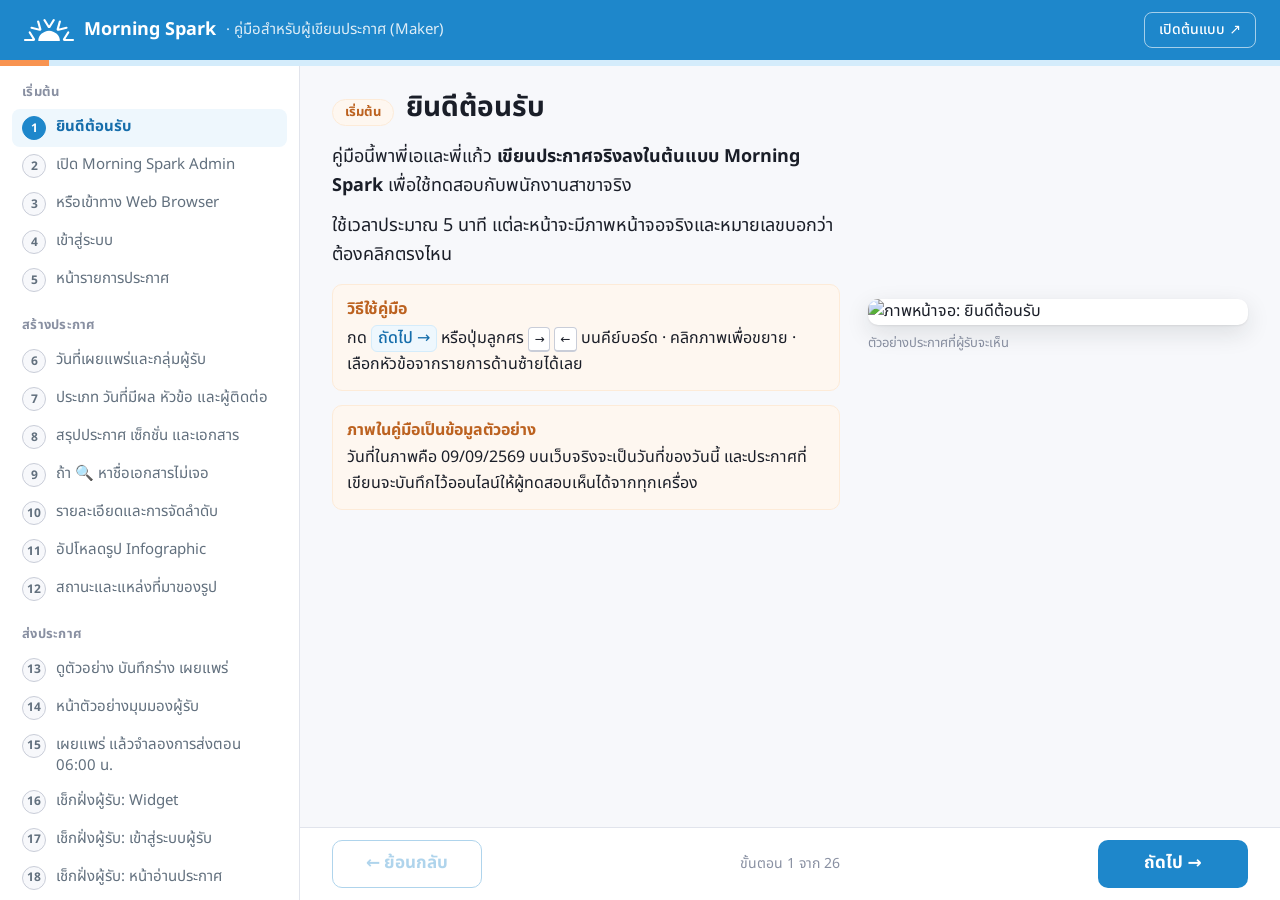
==== guide.html @ 375d588b "Maker guide, login hints, browser start page (MS-17, MS-18, MS-19)" ====
<!doctype html>
<html lang="th">
<head>
<meta charset="utf-8">
<meta name="viewport" content="width=device-width, initial-scale=1">
<title>คู่มือผู้เขียนประกาศ · Morning Spark</title>
<link rel="preconnect" href="https://fonts.googleapis.com">
<link href="https://fonts.googleapis.com/css2?family=Noto+Sans+Thai:wght@400;500;700&display=swap" rel="stylesheet">
<style>
/* Tokens from the Morning Spark Figma file (same as index.html) */
:root{
  --primary-bg-high:#1e87cb; --primary-bg-mid:#359fe1; --primary-bg-low:#d4ecfb; --primary-bg-lowest:#eef7fd;
  --primary-fg-highest:#156dab; --primary-fg-high:#1e87cb;
  --secondary-bg-mid:#f89350; --secondary-bg-lowest:#fef7f0; --secondary-border-low:#fdebd8; --secondary-fg-highest:#bc6220;
  --error-fg-high:#c84341; --error-bg-lowest:#fdf1f1; --ok:#1f9d55;
  --gray-fg-high:#1a1e28; --gray-fg-mid:#62707e; --gray-fg-low:#8990a2;
  --gray-border-light:#c9cdd8; --gray-border-divider:#e1e4ec; --gray-bg-light:#f7f8fb;
  --shadow-4:0 1px 2px rgba(27,29,31,.08),0 8px 24px rgba(27,29,31,.12);
  --font:"Krungthai Fast","Noto Sans Thai",system-ui,sans-serif;
}
*{box-sizing:border-box;margin:0;padding:0}
html,body{height:100%}
body{font-family:var(--font);color:var(--gray-fg-high);background:var(--gray-bg-light);font-size:16px;line-height:1.6;display:flex;flex-direction:column}
button{font:inherit;color:inherit;background:none;border:0;cursor:pointer}
a{color:var(--primary-fg-high)}
b{font-weight:700}

/* Top bar */
.top{background:var(--primary-bg-high);color:#fff;display:flex;align-items:center;gap:16px;padding:12px 24px;flex-shrink:0}
.brand{display:flex;align-items:center;gap:10px;font-weight:700;font-size:18px}
.brand img{height:22px}
.brand small{font-weight:400;opacity:.85;font-size:15px}
.top .grow{flex:1}
.top a.open{color:#fff;text-decoration:none;border:1px solid rgba(255,255,255,.6);border-radius:8px;padding:6px 14px;font-size:14px;font-weight:500}
.top a.open:hover{background:rgba(255,255,255,.14)}
.menu-btn{display:none;color:#fff;font-size:22px;line-height:1}
.prog{height:6px;background:var(--primary-bg-low);flex-shrink:0}
.prog i{display:block;height:100%;background:var(--secondary-bg-mid);transition:width .25s}

.layout{flex:1;display:flex;min-height:0}
/* Step list */
.side{width:300px;flex-shrink:0;background:#fff;border-right:1px solid var(--gray-border-divider);overflow:auto;padding:16px 12px 24px}
.side h4{font-size:13px;color:var(--gray-fg-low);font-weight:700;letter-spacing:.02em;margin:16px 10px 6px}
.side h4:first-child{margin-top:0}
.side button{display:flex;gap:10px;width:100%;text-align:left;padding:7px 10px;border-radius:8px;font-size:15px;line-height:1.4;color:var(--gray-fg-mid)}
.side button:hover{background:var(--primary-bg-lowest)}
.side button .n{flex-shrink:0;width:24px;height:24px;border-radius:50%;display:grid;place-items:center;font-size:12px;font-weight:700;background:var(--gray-bg-light);border:1px solid var(--gray-border-light)}
.side button.done .n{background:var(--primary-bg-low);border-color:var(--primary-bg-low);color:var(--primary-fg-highest)}
.side button.on{background:var(--primary-bg-lowest);color:var(--primary-fg-highest);font-weight:700}
.side button.on .n{background:var(--primary-bg-high);border-color:var(--primary-bg-high);color:#fff}

/* Main */
main{flex:1;display:flex;flex-direction:column;min-width:0}
.stage{flex:1;overflow:auto;padding:24px 32px}
.head{display:flex;align-items:baseline;gap:12px;margin-bottom:16px;flex-wrap:wrap}
.chip{font-size:13px;font-weight:700;color:var(--secondary-fg-highest);background:var(--secondary-bg-lowest);border:1px solid var(--secondary-border-low);border-radius:99px;padding:2px 12px}
.head h1{font-size:28px;line-height:1.3}
.body{display:grid;grid-template-columns:minmax(0,1fr) 380px;gap:28px;align-items:start}
.body.text{grid-template-columns:minmax(0,860px)}

/* Screenshot with callouts */
.shot{position:relative;border-radius:10px;overflow:hidden;box-shadow:var(--shadow-4);background:#fff;cursor:zoom-in}
.shot img{display:block;width:100%;height:auto}
.mk{position:absolute;border:3px solid var(--secondary-bg-mid);border-radius:8px;box-shadow:0 0 0 4px rgba(248,147,80,.25);pointer-events:none;transition:box-shadow .2s,border-color .2s}
.mk span{position:absolute;left:-14px;top:-14px;width:28px;height:28px;border-radius:50%;background:var(--secondary-bg-mid);color:#fff;font-weight:700;font-size:15px;display:grid;place-items:center;box-shadow:0 2px 6px rgba(0,0,0,.25)}
.mk.hot{border-color:var(--primary-bg-high);box-shadow:0 0 0 6px rgba(30,135,203,.35)}
.mk.hot span{background:var(--primary-bg-high)}
.zoomhint{font-size:13px;color:var(--gray-fg-low);margin-top:8px}

/* Instructions */
ol.steps{list-style:none;display:flex;flex-direction:column;gap:10px}
ol.steps li{display:flex;gap:12px;background:#fff;border:1px solid var(--gray-border-divider);border-radius:10px;padding:12px 14px}
ol.steps li .b{flex-shrink:0;width:28px;height:28px;border-radius:50%;background:var(--secondary-bg-mid);color:#fff;font-weight:700;font-size:15px;display:grid;place-items:center}
ol.steps li .b.dot{background:var(--gray-border-light)}
ol.steps li[data-n]:hover{border-color:var(--primary-bg-high)}
.ui{display:inline-block;background:var(--primary-bg-lowest);color:var(--primary-fg-highest);border:1px solid var(--primary-bg-low);border-radius:6px;padding:0 6px;font-weight:500;white-space:nowrap}
.tip{margin-top:14px;background:var(--secondary-bg-lowest);border:1px solid var(--secondary-border-low);border-radius:10px;padding:12px 14px}
.tip b:first-child{color:var(--secondary-fg-highest);display:block;margin-bottom:2px}
.warn{margin-top:14px;background:var(--error-bg-lowest);border:1px solid #f5cfcf;border-radius:10px;padding:12px 14px}
.warn b:first-child{color:var(--error-fg-high);display:block;margin-bottom:2px}

/* Text-only steps */
.card{background:#fff;border:1px solid var(--gray-border-divider);border-radius:12px;padding:20px 24px;margin-bottom:16px}
.card h3{font-size:18px;margin-bottom:8px}
.card ul{padding-left:22px;display:flex;flex-direction:column;gap:6px}
.card.no{border-color:#f5cfcf;background:var(--error-bg-lowest)}
.card.no h3{color:var(--error-fg-high)}
.two{display:grid;grid-template-columns:1fr 1fr;gap:16px}
.ex{display:flex;flex-direction:column;gap:8px}
.ex div{border-radius:8px;padding:10px 12px;font-size:15px}
.ex .bad{background:var(--error-bg-lowest);border:1px solid #f5cfcf}
.ex .good{background:#effaf3;border:1px solid #c6ebd4}
.ex small{display:block;font-weight:700;font-size:12px}
.ex .bad small{color:var(--error-fg-high)}
.ex .good small{color:var(--ok)}
.check label{display:flex;gap:12px;align-items:flex-start;padding:10px 12px;border-radius:8px;cursor:pointer}
.check label:hover{background:var(--primary-bg-lowest)}
.check input{width:20px;height:20px;margin-top:3px;accent-color:var(--primary-bg-high);flex-shrink:0}
.check label.ok span{color:var(--gray-fg-low);text-decoration:line-through}
.ready{margin-top:12px;font-weight:700;color:var(--ok);display:none}
.ready.show{display:block}
.hero{display:grid;grid-template-columns:minmax(0,1fr) 380px;gap:28px;align-items:center}
.hero p{font-size:18px;margin-bottom:12px}

/* Bottom nav */
.nav{flex-shrink:0;background:#fff;border-top:1px solid var(--gray-border-divider);display:flex;align-items:center;gap:16px;padding:12px 32px}
.nav .grow{flex:1;text-align:center;color:var(--gray-fg-low);font-size:14px}
.btn{height:48px;min-width:150px;border-radius:10px;font-size:17px;font-weight:700;display:inline-flex;align-items:center;justify-content:center;gap:8px;padding:0 22px}
.btn.pri{background:var(--primary-bg-high);color:#fff}
.btn.pri:hover{background:var(--primary-fg-highest)}
.btn.out{border:1px solid var(--primary-bg-high);color:var(--primary-fg-high);background:#fff}
.btn.out:hover{background:var(--primary-bg-lowest)}
.btn:disabled{opacity:.35;cursor:default}
kbd{font:12px/1 var(--font);border:1px solid var(--gray-border-light);border-bottom-width:2px;border-radius:4px;padding:2px 5px;background:#fff}

/* Zoom */
.zoom{position:fixed;inset:0;background:rgba(10,20,40,.88);display:none;place-items:center;z-index:50;padding:24px;cursor:zoom-out}
.zoom.on{display:grid}
.zoom .shot{max-width:min(96vw,calc(92vh*1.6));width:100%;cursor:zoom-out;box-shadow:none}

@media (max-width:1100px){
  .body,.hero{grid-template-columns:1fr}
  .side{position:fixed;top:0;bottom:0;left:0;z-index:40;transform:translateX(-100%);transition:transform .2s;box-shadow:var(--shadow-4)}
  .side.open{transform:none}
  .menu-btn{display:block}
  .two{grid-template-columns:1fr}
  .stage{padding:16px}
  .nav{padding:10px 16px}
  .btn{min-width:110px}
  .top a.open{display:none}
}
</style>
</head>
<body>
<header class="top">
  <button class="menu-btn" id="menu" aria-label="รายการขั้นตอน">☰</button>
  <div class="brand"><img src="assets/logo-sun-white.svg" alt="">Morning Spark <small>· คู่มือสำหรับผู้เขียนประกาศ (Maker)</small></div>
  <div class="grow"></div>
  <a class="open" href="index.html" target="_blank" rel="noopener">เปิดต้นแบบ ↗</a>
</header>
<div class="prog"><i id="prog"></i></div>
<div class="layout">
  <nav class="side" id="side" aria-label="ขั้นตอน"></nav>
  <main>
    <div class="stage" id="stage"></div>
    <div class="nav">
      <button class="btn out" id="prev">← ย้อนกลับ</button>
      <div class="grow" id="count"></div>
      <button class="btn pri" id="next">ถัดไป →</button>
    </div>
  </main>
</div>
<div class="zoom" id="zoom" aria-hidden="true"></div>

<script>
// Each step: chapter, title, screenshot + callouts ([n, x%, y%, w%, h%] of the screenshot), numbered instructions, tip.
// Screenshots come from the prototype in sample mode (fixed date 09/09/2569); the live site shows today's date.
const G = 'assets/guide/';
const ui = s => `<span class="ui">${s}</span>`;
const STEPS = [
  {ch:'เริ่มต้น', t:'ยินดีต้อนรับ', hero:true, img:'12b-receiver.jpg', html:`
    <p>คู่มือนี้พาพี่เอและพี่แก้ว <b>เขียนประกาศจริงลงในต้นแบบ Morning Spark</b> เพื่อใช้ทดสอบกับพนักงานสาขาจริง</p>
    <p>ใช้เวลาประมาณ 5 นาที แต่ละหน้าจะมีภาพหน้าจอจริงและหมายเลขบอกว่าต้องคลิกตรงไหน</p>
    <div class="tip"><b>วิธีใช้คู่มือ</b>กด ${ui('ถัดไป →')} หรือปุ่มลูกศร <kbd>→</kbd> <kbd>←</kbd> บนคีย์บอร์ด · คลิกภาพเพื่อขยาย · เลือกหัวข้อจากรายการด้านซ้ายได้เลย</div>
    <div class="tip"><b>ภาพในคู่มือเป็นข้อมูลตัวอย่าง</b>วันที่ในภาพคือ 09/09/2569 บนเว็บจริงจะเป็นวันที่ของวันนี้ และประกาศที่เขียนจะบันทึกไว้ออนไลน์ให้ผู้ทดสอบเห็นได้จากทุกเครื่อง</div>`},
  {ch:'เริ่มต้น', t:'เปิด Morning Spark Admin', img:'01-desktop.jpg',
    marks:[[1,0.6,68.9,6.1,10.7],[2,0.6,80.2,6.1,10.7],[3,76.9,17.8,21.1,10.3]],
    items:[[1,`คลิกไอคอน ${ui('Morning Spark Admin')} บนเดสก์ท็อป (คลิกครั้งเดียวก็เปิดได้) จะเข้าหน้าเข้าสู่ระบบทันที`],
           [2,`หรือเปิด ${ui('Web Browser')} แล้วพิมพ์ชื่อเว็บเอง (ดูขั้นตอนถัดไป)`],
           [3,`การ์ด ${ui('เริ่มทดสอบ Morning Spark')} มุมขวาบนบอกวิธีเข้าทั้งฝั่งผู้รับและผู้เขียน ชี้เมาส์ที่ ${ui('ผู้เขียนประกาศ (Maker)')} ไอคอนที่ต้องคลิกจะเรืองแสง`],
           [0,`เปิดต้นแบบได้ที่ลิงก์เดียวกับที่วินส่งให้ (ปุ่ม ${ui('เปิดต้นแบบ ↗')} มุมขวาบนของคู่มือนี้)`]],
    tip:`<b>เคล็ดลับ</b>ปิดการ์ดได้ด้วย ✕ แล้วเปิดใหม่ที่ปุ่ม ${ui('?')} มุมขวาบน · หน้าต่างแอดมินลากย้าย ย่อ ขยายได้เหมือน Windows จริง กดปุ่มขยาย (□) เพื่อให้มีพื้นที่เขียนเต็มจอ`},
  {ch:'เริ่มต้น', t:'หรือเข้าทาง Web Browser', img:'01b-browser.jpg',
    marks:[[1,6.6,3.1,86.8,7.3],[2,6.7,11.4,86.7,4]],
    items:[[0,`Web Browser จะเปิดที่หน้าแรกแบบ Google`],
           [1,`พิมพ์ <b>morning spark</b> ในช่องที่อยู่ด้านบน`],
           [2,`คลิกรายการ ${ui('Morning Spark Admin')} ที่ขึ้นมาเป็นอันดับแรก (หรือกด <kbd>Enter</kbd>)`]],
    tip:`<b>เคล็ดลับ</b>วิธีนี้เหมือนตอนใช้งานจริงที่เปิดเว็บจากเบราว์เซอร์ ผลลัพธ์เหมือนกับคลิกไอคอน Morning Spark Admin`},
  {ch:'เริ่มต้น', t:'เข้าสู่ระบบ', img:'02-login.jpg',
    marks:[[1,37.8,32.1,24.4,8.2],[2,37.8,42.1,24.4,8.2],[3,37.8,52.1,24.4,5.3],[4,37.8,61,24.4,5.3],[5,42.2,70.1,15.5,2.2]],
    items:[[1,`กรอกอีเมล Krungthai ของตัวเอง หรือพิมพ์แค่ส่วนหน้า @ ก็ได้`],
           [2,`กรอกรหัสผ่าน <b>(ขอจากวิน)</b>`],
           [3,`กด ${ui('เข้าสู่ระบบ')}`],
           [4,`กล่อง ${ui('ทดสอบ: …')} เตือนวิธีเข้าระบบไว้ให้ ถ้าลืม`],
           [5,`ลิงก์ ${ui('ดูคู่มือการใช้งานสำหรับผู้เขียนประกาศ ↗')} เปิดคู่มือนี้ได้ทุกเมื่อ (มีในเมนูซ้ายหลังเข้าระบบด้วย)`]],
    warn:`<b>อย่าแชร์รหัสผ่าน</b>คู่มือนี้และเว็บต้นแบบเปิดดูได้ด้วยลิงก์ จึงไม่ใส่รหัสผ่านไว้ที่ไหนเลย ถ้าลืมให้ทักวินได้เลย`},
  {ch:'เริ่มต้น', t:'หน้ารายการประกาศ', img:'03-list.jpg',
    marks:[[1,88.6,11.7,9.4,4.4],[2,5.9,20.3,13.9,5.1],[3,91.1,39.1,2.1,3.3]],
    items:[[1,`กด ${ui('+ สร้างประกาศ')} เพื่อเริ่มเขียนประกาศใหม่`],
           [2,`แท็บ ${ui('ประกาศ')} ${ui('เอกสาร')} ${ui('ข้อมูลรูปภาพ')} รวมทุกประกาศ เอกสาร และรูปที่เคยใส่ไว้`],
           [3,`ไอคอนดินสอ = แก้ไข · ประกาศที่ยังเป็น ${ui('ฉบับร่าง')} กลับมาเขียนต่อได้`]],
    tip:`<b>เคล็ดลับ</b>ถ้าเพิ่งเริ่มใช้ อาจเห็นประกาศของอีกคนในรายการด้วย เพราะทุกคนใช้ข้อมูลชุดเดียวกัน แก้ของใครควรบอกกันก่อนนะ`},

  {ch:'สร้างประกาศ', t:'วันที่เผยแพร่และกลุ่มผู้รับ', img:'04-groups.jpg',
    marks:[[1,8.0,47.3,87.9,4.7],[2,8.0,52.4,87.9,26.7]],
    items:[[0,`<b>วันที่เผยแพร่</b> เลือก ${ui('เผยแพร่วันถัดไป')} (06:00 น. ของพรุ่งนี้) หรือ ${ui('กำหนดวันที่เผยแพร่')} แล้วเลือกวัน`],
           [1,`คลิกช่อง <b>กลุ่มผู้รับ</b> เพื่อเปิดรายการ (กลุ่มทำกับงานกฎเกณฑ์ ถูกใส่ไว้ให้เสมอ)`],
           [2,`ติ๊กกลุ่มสาขาที่ต้องได้รับประกาศนี้ กด ✕ บนชิปเพื่อเอาออก`]],
    tip:`<b>เคล็ดลับ</b>เลือกกลุ่มให้ตรงกับที่จะส่งจริง ตอนทดสอบเราจะดูว่าพนักงานแต่ละกลุ่มเห็นประกาศที่เกี่ยวกับตัวเองหรือไม่`},
  {ch:'สร้างประกาศ', t:'ประเภท วันที่มีผล หัวข้อ และผู้ติดต่อ', img:'05-form-top.jpg',
    marks:[[3,7.0,55.1,89.9,7.3],[4,7.0,66.9,89.9,4.4],[5,7.0,82.3,89.9,4.4]],
    items:[[3,`<b>ประเภทประกาศ</b> ${ui('ข้อปฏิบัติ')} หรือ ${ui('ผลิตภัณฑ์')} · <b>เริ่มใช้</b> วันที่มีผล · <b>วันที่สิ้นสุด</b> ใส่เมื่อมีวันหมดอายุ`],
           [4,`<b>หัวข้อประกาศ</b> ไม่เกิน 250 ตัวอักษร ตัวนับอยู่ทางขวาของช่อง`],
           [5,`<b>ทีม/ หน่วยงาน</b> และ <b>ข้อมูลการติดต่อ</b> (เบอร์โทรหรืออีเมล) · กด ${ui('+ เพิ่มข้อมูลติดต่อ')} ได้หลายรายการ`]],
    tip:`<b>เคล็ดลับ</b>ช่องที่มี <span style="color:var(--error-fg-high)">*</span> ต้องกรอก ถ้าขาดอะไร ระบบจะขึ้นตัวแดงใต้ช่องตอนกดเผยแพร่`},
  {ch:'สร้างประกาศ', t:'สรุปประกาศ เซ็กชั่น และเอกสาร', img:'06-summary-docs.jpg',
    marks:[[1,7.0,27.1,89.9,12.2],[2,7.1,41.7,89.7,5.8],[3,31.7,53.2,32.3,4.4],[4,61.5,53.7,2.2,3.6],[5,64.7,53.2,24.9,4.4]],
    items:[[1,`<b>สรุปประกาศ</b> ไม่เกิน 500 ตัวอักษร ผู้รับเห็นเป็นอย่างแรก เขียนให้รู้เลยว่าเปลี่ยนอะไร ต้องทำอะไร`],
           [2,`<b>หัวข้อเซ็กชั่น</b> จัดกลุ่มเอกสาร เช่น ตรวจสอบข้อมูล, ยืนยันตัวตน`],
           [3,`เลือก <b>สถานะเอกสาร</b> <b>ประเภทเอกสาร</b> แล้ววางลิงก์จาก Intranet ในช่อง ${ui('Intranet URL')}`],
           [4,`กดแว่นขยาย 🔍 เพื่อดึงชื่อเอกสารจากชื่อไฟล์ในลิงก์`],
           [5,`หรือพิมพ์ <b>ชื่อเอกสาร</b> เองได้เลย`]],
    tip:`<b>เคล็ดลับ</b>ใช้ลิงก์ Intranet จริงของเอกสาร ผู้ทดสอบจะลองคลิกเปิดเอกสารด้วย`},
  {ch:'สร้างประกาศ', t:'ถ้า 🔍 หาชื่อเอกสารไม่เจอ', img:'06b-name-modal.jpg',
    marks:[[1,37.4,49.7,25.3,4.4]],
    items:[[0,`ถ้าลิงก์ไม่ได้ลงท้ายด้วยชื่อไฟล์ (เช่น .pdf) จะขึ้นกล่อง ${ui('ไม่พบชื่อเอกสารในระบบนี้')}`],
           [1,`พิมพ์ชื่อเอกสารแล้วกด ${ui('ยืนยัน')}`]],
    tip:`<b>เคล็ดลับ</b>ตั้งชื่อเอกสารให้ตรงกับที่สาขาเรียกกันจริง เช่น ระเบียบ… คู่มือ… นว.…`},
  {ch:'สร้างประกาศ', t:'รายละเอียดและการจัดลำดับ', img:'07-rows.jpg',
    marks:[[1,24.7,45.8,12.5,4],[2,8.8,59.4,9.2,3.6],[3,8.8,66.3,8.8,4],[4,7.0,74.4,10.6,4.4],[5,8.8,39.4,1.4,4.4]],
    items:[[1,`แต่ละแถวรายละเอียดมี: สถานะ · <b>อ้างอิง</b> (เช่น หน้า 12 | หมวด 1 | ข้อ 1.3) · <b>รายละเอียด / สาระสำคัญ</b> · <b>สิ่งที่เปลี่ยนแปลง</b> (ถ้ามี)`],
           [2,`${ui('+ เพิ่มรายละเอียด')} เพิ่มแถวในเอกสารเดียวกัน`],
           [3,`${ui('เพิ่มเอกสาร')} เพิ่มเอกสารอีกฉบับในเซ็กชั่นนี้`],
           [4,`${ui('เพิ่มหัวข้อเซ็กชั่น')} เพิ่มเซ็กชั่นใหม่`],
           [5,`<b>ลากที่จุด ⠿</b> เพื่อสลับลำดับเซ็กชั่น เอกสาร หรือแถวรายละเอียด`]],
    tip:`<b>เคล็ดลับ</b>หนึ่งแถว = หนึ่งประเด็น เขียนสั้น ๆ แบบที่ใช้ในประกาศจริง ไม่ต้องคัดลอกทั้งย่อหน้าจากระเบียบ`},
  {ch:'สร้างประกาศ', t:'อัปโหลดรูป Infographic', img:'08a-images-empty.jpg',
    marks:[[1,7.0,26.4,89.9,25.1]],
    items:[[0,`เปลี่ยนไปแท็บ ${ui('ข้อมูลรูปภาพ')}`],
           [1,`ลากไฟล์มาวาง หรือกด ${ui('อัปโหลดไฟล์')} · jpg หรือ png ไม่เกิน 10 MB สูงสุด 30 ไฟล์ ชื่อไฟล์ไม่เกิน 80 ตัวอักษร`]],
    tip:`<b>เคล็ดลับ</b>ปุ่ม ${ui('หรือใช้รูปตัวอย่าง')} มีไว้สำหรับลองเล่นเท่านั้น ตอนทดสอบจริงให้ใช้ Infographic จริง เช่น CLMG POST หรือ NRR พารู้`},
  {ch:'สร้างประกาศ', t:'สถานะและแหล่งที่มาของรูป', img:'08-images.jpg',
    marks:[[1,12.6,57.8,9.7,3.8],[2,23.3,57.9,11.7,3.6]],
    items:[[1,`<b>สถานะรูปภาพ</b> ${ui('คงเดิม (Default)')} ${ui('อัปเดต')} หรือ ${ui('ยกเลิก')}`],
           [2,`<b>แหล่งที่มา</b> ระบบเดาให้จากชื่อไฟล์ ถ้าไม่ตรงเลือกเองได้`],
           [0,`ไอคอนถังขยะทางขวาใช้ลบรูป`]]},

  {ch:'ส่งประกาศ', t:'ดูตัวอย่าง บันทึกร่าง เผยแพร่', img:'09-footer.jpg',
    marks:[[1,69.0,88.8,8.2,4.4],[2,77.9,88.8,8.1,4.4],[3,86.7,88.8,10.7,4.4]],
    items:[[1,`${ui('ดูตัวอย่าง')} ดูหน้าตาที่ผู้รับจะเห็น ก่อนส่ง`],
           [2,`${ui('บันทึกร่าง')} เก็บไว้เขียนต่อทีหลัง (ระบบบันทึกอัตโนมัติด้วย ดูเวลาที่มุมขวาบน)`],
           [3,`${ui('เผยแพร่ประกาศ')} กดได้เมื่อกรอกช่องจำเป็นครบ`]]},
  {ch:'ส่งประกาศ', t:'หน้าตัวอย่างมุมมองผู้รับ', img:'10-preview.jpg',
    marks:[[1,0.1,0.1,99.9,5.3],[2,91.9,1,6.9,3.6]],
    items:[[1,`นี่คือสิ่งที่พนักงานสาขาจะเห็น ลองอ่านแบบคนหน้างาน: สรุปชัดไหม รู้ไหมว่าต้องทำอะไร`],
           [2,`กด ${ui('ปิดตัวอย่าง')} เพื่อกลับไปแก้`]]},
  {ch:'ส่งประกาศ', t:'เผยแพร่ แล้วจำลองการส่งตอน 06:00 น.', img:'11-published.jpg',
    marks:[[1,28.5,32.9,43.1,28.9],[2,47.8,54.2,14.9,5.3]],
    items:[[1,`หลังกดเผยแพร่ จะขึ้น ${ui('ตั้งเวลาเผยแพร่แล้ว')} พร้อมวันที่ส่ง`],
           [2,`กด ${ui('จำลองการส่งตอน 06:00 น.')} เพื่อให้ประกาศถึงผู้รับทันที ไม่ต้องรอถึงเช้า`]],
    warn:`<b>อย่าข้ามขั้นนี้</b>ถ้ากด ${ui('กลับหน้ารายการ')} โดยยังไม่จำลองการส่ง ผู้ทดสอบจะยังไม่เห็นประกาศ (สถานะ ${ui('กำหนดเผยแพร่')}) กลับมากดส่งจากรายการภายหลังได้`},
  {ch:'ส่งประกาศ', t:'เช็กฝั่งผู้รับ: Widget', img:'12-widget.jpg',
    marks:[[1,75,45.6,23.6,46.9],[2,75.9,57.9,21.7,9.8]],
    items:[[0,`ย่อหน้าต่างแอดมินลง (ปุ่ม –) เพื่อดูเดสก์ท็อป`],
           [1,`Widget Morning Spark มุมขวาล่างจะนับประกาศใหม่`],
           [2,`คลิกการ์ดประกาศเพื่อเปิดอ่าน`]]},
  {ch:'ส่งประกาศ', t:'เช็กฝั่งผู้รับ: เข้าสู่ระบบผู้รับ', img:'12a-receiver-login.jpg',
    marks:[[1,34.9,36.6,30.3,8.7],[2,34.9,47,30.3,8.7],[3,37.8,66.8,24.4,3.3]],
    items:[[1,`ครั้งแรกที่เปิดฝั่งผู้รับ จะขึ้นหน้าเข้าสู่ระบบ ใส่รหัสพนักงานทดสอบ <b>branch01</b>`],
           [2,`รหัสผ่านขอจากวินเช่นกัน`],
           [3,`ข้อความ ${ui('ทดสอบ: …')} ใต้ปุ่มบอกบัญชีที่ใช้ได้`]],
    tip:`<b>เคล็ดลับ</b>บัญชีผู้รับนี้เป็นบัญชีทดสอบชั่วคราว ผู้ทดสอบที่สาขาจะใช้แบบเดียวกัน`},
  {ch:'ส่งประกาศ', t:'เช็กฝั่งผู้รับ: หน้าอ่านประกาศ', img:'12b-receiver.jpg', marks:[],
    items:[[0,`ตรวจว่า หัวข้อ สรุป เอกสาร แถวรายละเอียด และผู้ติดต่อ แสดงครบถูกต้อง`],
           [0,`ลองคลิกชื่อเอกสาร และแท็บ ${ui('ข้อมูลรูปภาพ')} ว่าเปิดได้`]],
    tip:`<b>เคล็ดลับ</b>ลองเปิดลิงก์ต้นแบบจากอีกเครื่องหนึ่งด้วย ประกาศที่เผยแพร่แล้วจะเห็นได้จากทุกเครื่อง`},

  {ch:'แก้ไขและเรียกคืน', t:'แก้ไขหรือเรียกคืนประกาศที่เผยแพร่แล้ว', img:'13-list-actions.jpg',
    marks:[[1,91.1,39.1,2.1,3.3],[2,93.6,39.1,2.1,3.3]],
    items:[[1,`ไอคอนดินสอ = <b>แก้ไข</b> ประกาศที่เผยแพร่แล้ว`],
           [2,`ไอคอนวงกลม = <b>เรียกคืนประกาศ</b> (ยกเลิกทั้งประกาศ)`],
           [0,`ประกาศที่มีป้าย ${ui('อัปเดต')} หรือ ${ui('ยกเลิกใช้')} คือแบบที่ผู้รับจะเห็นป้ายเดียวกัน`]]},
  {ch:'แก้ไขและเรียกคืน', t:'ใส่สถานะ อัปเดต / ยกเลิก ทีละแถว', img:'14-edit-status.jpg',
    marks:[[1,13.5,45.8,10.4,4],[2,10.9,39.6,8.9,4.2]],
    items:[[1,`ที่แถวรายละเอียดที่เปลี่ยน เลือกสถานะ ${ui('อัปเดต')} หรือ ${ui('ยกเลิก')} ระบบใส่วันที่ของวันนี้ให้`],
           [2,`ถ้าเปลี่ยนทั้งฉบับ ใส่สถานะที่ <b>สถานะเอกสาร</b> แทน`],
           [0,`กรอก <b>สิ่งที่เปลี่ยนแปลง</b> ให้ผู้รับรู้ว่าต่างจากเดิมอย่างไร แล้วกด ${ui('บันทึกการแก้ไข')}`]],
    tip:`<b>เคล็ดลับ</b>สถานะเก่าจะยังเห็นเป็นข้อความเล็ก ${ui('ล่าสุด: อัปเดต วว/ดด/ปปปป')} ใต้ช่อง เหมือนประวัติการเปลี่ยน`},
  {ch:'แก้ไขและเรียกคืน', t:'แจ้งเตือนผู้รับ หรือแก้เงียบ ๆ', img:'15-notify.jpg',
    marks:[[1,29.9,39.8,40.3,7.3],[2,29.9,48.7,40.3,7.3]],
    items:[[1,`${ui('แจ้งเตือนผู้รับ')} ประกาศกลับมาเป็น “ยังไม่อ่าน” พร้อมป้าย อัปเดต ใช้เมื่อเนื้อหาเปลี่ยนจริง`],
           [2,`${ui('ไม่แจ้งเตือน')} สำหรับแก้เล็กน้อย เช่น คำผิด ผู้รับเห็นเนื้อหาใหม่โดยไม่มีแจ้งเตือน`]]},
  {ch:'แก้ไขและเรียกคืน', t:'เรียกคืนประกาศ', img:'16-recall.jpg',
    marks:[[1,35.1,36.8,29.7,21.1]],
    items:[[1,`กด ${ui('เรียกคืนประกาศ')} เพื่อยืนยัน ผู้รับทุกกลุ่มจะเห็นสถานะ <b>ยกเลิกใช้</b> พร้อมวันที่ทันที`]],
    warn:`<b>ย้อนกลับไม่ได้</b>ถ้าแค่จะแก้เนื้อหา ใช้ “แก้ไข” แทนการเรียกคืน`},

  {ch:'เขียนให้สมจริง', t:'ใช้เรื่องจริง ให้เหมือนวันทำงานปกติ', html:`
    <div class="card"><h3>ประกาศที่ดีสำหรับการทดสอบ</h3><ul>
      <li>ใช้ <b>ประกาศจริงที่ส่งไปไม่นานนี้</b> หรือเรื่องที่กำลังจะส่ง ผู้ทดสอบจะอ่านแบบเดียวกับงานจริง</li>
      <li><b>ความยาวและน้ำเสียงเท่าของจริง</b> ไม่ย่อจนสั้นเกิน ไม่ยาวกว่าที่ส่งจริง</li>
      <li>ใส่ <b>ลิงก์ Intranet จริง</b> และ <b>Infographic จริง</b> (CLMG POST, เรื่องเด่นเรื่องเด็ด, สรุปสั้นทันใจ, NRR พารู้)</li>
      <li>เลือกกลุ่มผู้รับและวันที่มีผลให้ตรงกับเรื่องจริง</li></ul></div>
    <div class="two"><div class="card"><h3>สรุปประกาศ</h3><div class="ex">
      <div class="bad"><small>ไม่ชัด</small>มีการปรับปรุงระเบียบเกี่ยวกับการเปิดบัญชี โปรดศึกษารายละเอียด</div>
      <div class="good"><small>ชัด</small>ตั้งแต่ 01/10 ต้องตรวจบัตรประชาชนด้วยเครื่องอ่านบัตรทุกครั้งก่อนเปิดบัญชี ถ้าเครื่องเสียให้…</div></div></div>
    <div class="card"><h3>แถวรายละเอียด</h3><div class="ex">
      <div class="bad"><small>ยาวเกิน</small>คัดลอกทั้งข้อ 2.1 จากระเบียบมาวางทั้งย่อหน้า</div>
      <div class="good"><small>พอดี</small>อ้างอิง: หน้า 3 | ข้อ 2.1 · สาระสำคัญ: ตรวจบัตรด้วยเครื่องอ่านบัตร · เปลี่ยนแปลง: เดิมตรวจด้วยสายตา</div></div></div></div>`},
  {ch:'เขียนให้สมจริง', t:'ผสมหลายแบบ ให้ผู้ทดสอบเจอทุกสถานการณ์', html:`
    <div class="card"><h3>ชุดประกาศที่แนะนำ (ประมาณ 6–10 เรื่อง)</h3><ul>
      <li>มีทั้ง ${ui('ข้อปฏิบัติ')} และ ${ui('ผลิตภัณฑ์')}</li>
      <li>บางเรื่องมีหลายเซ็กชั่น หลายเอกสาร บางเรื่องสั้น ๆ มีเอกสารเดียว</li>
      <li>บางเรื่องมี Infographic หลายรูป บางเรื่องไม่มีรูป</li>
      <li><b>2–3 เรื่องที่แก้ไขหลังเผยแพร่</b> ใส่ ${ui('อัปเดต')} หรือ ${ui('ยกเลิก')} ในบางแถว เพื่อให้ผู้ทดสอบเห็นป้ายสถานะ</li>
      <li><b>1 เรื่องที่เรียกคืน</b> เพื่อดูว่าผู้รับเข้าใจสถานะ ยกเลิกใช้ ไหม</li>
      <li>มีเรื่องที่ใกล้หมดอายุ (ใส่วันที่สิ้นสุดอีก 1–3 วัน) เพื่อดูป้ายเตือน</li></ul></div>
    <div class="tip"><b>เคล็ดลับ</b>แบ่งกันเขียนได้เลย เช่น พี่เอเขียนข้อปฏิบัติ พี่แก้วเขียนผลิตภัณฑ์ แล้วสลับกันดูตัวอย่างของอีกคน</div>`},
  {ch:'เขียนให้สมจริง', t:'สิ่งที่ห้ามใส่', html:`
    <div class="card no"><h3>เว็บต้นแบบเปิดได้ด้วยลิงก์ อย่าใส่สิ่งเหล่านี้</h3><ul>
      <li><b>ข้อมูลลูกค้า</b> ทุกชนิด: ชื่อ เลขบัญชี เลขบัตรประชาชน เบอร์โทร ภาพเอกสารลูกค้า</li>
      <li><b>ข้อมูลส่วนตัวของพนักงาน</b> เช่น ชื่อ-นามสกุล เบอร์มือถือส่วนตัว (ใช้ชื่อทีมและเบอร์กลางของหน่วยงานแทน)</li>
      <li>เรื่องที่เป็น <b>ความลับ</b> หรือจำกัดเฉพาะบางคน เกินกว่าประกาศปกติที่ส่งถึงพนักงานทุกคน</li>
      <li>รหัสผ่าน หรือข้อมูลเข้าระบบใด ๆ</li></ul></div>
    <div class="tip"><b>ถ้าไม่แน่ใจ</b>เว้นเรื่องนั้นไว้ก่อน หรือเปลี่ยนตัวเลข/ชื่อเป็นตัวอย่าง แล้วถามวินได้เลย</div>`},
  {ch:'เขียนให้สมจริง', t:'เช็กลิสต์ก่อนบอกวินว่า “พร้อมทดสอบ”', check:[
      'เขียนประกาศจริงอย่างน้อย 6 เรื่อง มีทั้งข้อปฏิบัติและผลิตภัณฑ์',
      'ทุกเรื่องกด จำลองการส่งตอน 06:00 น. แล้ว (ไม่มีค้างที่ กำหนดเผยแพร่)',
      'มีเรื่องที่มีสถานะ อัปเดต / ยกเลิก และเรื่องที่เรียกคืนอย่างน้อยอย่างละ 1',
      'ลิงก์ Intranet เปิดได้ และ Infographic แสดงครบ',
      'กลุ่มผู้รับ วันที่เริ่มใช้ และผู้ติดต่อถูกต้อง',
      'เปิดดูจากฝั่งผู้รับแล้ว อ่านเข้าใจ ไม่มีคำผิด',
      'ไม่มีข้อมูลลูกค้า ข้อมูลส่วนตัว หรือเรื่องลับ'],
    html:`<div class="tip"><b>ติดตรงไหน ทักวินได้เลย</b>วิน (Kawin) ทาง Teams หรืออีเมล · ส่งภาพหน้าจอมาด้วยจะช่วยให้แก้ได้เร็วขึ้น</div>`},
];

const $ = s => document.querySelector(s);
const KEY = 'ms-guide-check';
let cur = 0, checks = {};
try { checks = JSON.parse(localStorage.getItem(KEY) || '{}'); } catch {}

function renderSide(){
  let ch = '', h = '';
  STEPS.forEach((s,i) => {
    if (s.ch !== ch){ ch = s.ch; h += `<h4>${ch}</h4>`; }
    h += `<button data-go="${i}" class="${i===cur?'on':i<cur?'done':''}"${i===cur?' aria-current="step"':''}><span class="n">${i+1}</span><span>${s.t}</span></button>`;
  });
  $('#side').innerHTML = h;
  $('#side .on')?.scrollIntoView({block:'nearest'});
}
const shotHtml = s => `<div class="shot" data-zoom><img src="${G}${s.img}" alt="ภาพหน้าจอ: ${s.t}">${(s.marks||[]).map(([n,x,y,w,h]) =>
  `<div class="mk" data-mk="${n}" style="left:${x}%;top:${y}%;width:${w}%;height:${h}%"><span>${n}</span></div>`).join('')}</div>`;
function renderStage(){
  const s = STEPS[cur];
  let body;
  if (s.check) body = `<div class="body text"><div><div class="card check">${s.check.map((c,i) =>
      `<label class="${checks[i]?'ok':''}"><input type="checkbox" data-ck="${i}" ${checks[i]?'checked':''}><span>${c}</span></label>`).join('')}
      <div class="ready${s.check.every((_,i)=>checks[i])?' show':''}" id="ready">✓ ครบแล้ว ส่งข้อความหาวินได้เลยว่า “พร้อมทดสอบ”</div></div>${s.html}</div></div>`;
  else if (s.hero) body = `<div class="hero"><div>${s.html}</div><div>${shotHtml(s)}<div class="zoomhint">ตัวอย่างประกาศที่ผู้รับจะเห็น</div></div></div>`;
  else if (!s.img) body = `<div class="body text"><div>${s.html}</div></div>`;
  else body = `<div class="body"><div>${shotHtml(s)}<div class="zoomhint">คลิกภาพเพื่อขยาย</div></div><div>
    <ol class="steps">${s.items.map(([n,t]) => `<li${n?` data-n="${n}"`:''}><span class="b${n?'':' dot'}">${n||'•'}</span><span>${t}</span></li>`).join('')}</ol>
    ${s.tip?`<div class="tip">${s.tip}</div>`:''}${s.warn?`<div class="warn">${s.warn}</div>`:''}</div></div>`;
  $('#stage').innerHTML = `<div class="head"><span class="chip">${s.ch}</span><h1>${s.t}</h1></div>${body}`;
  $('#stage').scrollTop = 0;
  // Preload the next screenshot so clicking ถัดไป feels instant
  const nx = STEPS[cur+1]; if (nx?.img) new Image().src = G + nx.img;
}
function go(i){
  cur = Math.max(0, Math.min(STEPS.length-1, i));
  history.replaceState(null, '', '#' + (cur+1));
  renderSide(); renderStage();
  $('#prog').style.width = ((cur+1)/STEPS.length*100) + '%';
  $('#count').textContent = `ขั้นตอน ${cur+1} จาก ${STEPS.length}`;
  $('#prev').disabled = cur===0;
  $('#next').textContent = cur===STEPS.length-1 ? 'เปิดต้นแบบ ↗' : 'ถัดไป →';
  $('#side').classList.remove('open');
}

$('#prev').onclick = () => go(cur-1);
$('#next').onclick = () => cur===STEPS.length-1 ? window.open('index.html','_blank') : go(cur+1);
$('#menu').onclick = () => $('#side').classList.toggle('open');
$('#side').addEventListener('click', e => { const b = e.target.closest('[data-go]'); if (b) go(+b.dataset.go); });
document.addEventListener('keydown', e => {
  if ($('#zoom').classList.contains('on')){ if (e.key==='Escape') closeZoom(); return; }
  if (e.target.matches?.('input')) return;
  if (e.key==='ArrowRight' || e.key==='PageDown'){ e.preventDefault(); go(cur+1); }
  if (e.key==='ArrowLeft' || e.key==='PageUp'){ e.preventDefault(); go(cur-1); }
  if (e.key==='Home') go(0);
  if (e.key==='End') go(STEPS.length-1);
});
// Hovering an instruction highlights its callout on the screenshot
$('#stage').addEventListener('mouseover', e => {
  const li = e.target.closest('li[data-n]');
  document.querySelectorAll('#stage .mk').forEach(m => m.classList.toggle('hot', !!li && m.dataset.mk===li.dataset.n));
});
$('#stage').addEventListener('change', e => {
  const c = e.target.dataset.ck; if (c===undefined) return;
  checks[c] = e.target.checked;
  try { localStorage.setItem(KEY, JSON.stringify(checks)); } catch {}
  e.target.closest('label').classList.toggle('ok', e.target.checked);
  $('#ready').classList.toggle('show', STEPS[cur].check.every((_,i)=>checks[i]));
});
// Click a screenshot to see it large
const closeZoom = () => { $('#zoom').classList.remove('on'); $('#zoom').innerHTML = ''; };
$('#stage').addEventListener('click', e => { const s = e.target.closest('[data-zoom]'); if (!s) return;
  $('#zoom').innerHTML = s.outerHTML; $('#zoom').classList.add('on'); });
$('#zoom').onclick = closeZoom;

go((parseInt(location.hash.slice(1)) || 1) - 1);
</script>
</body>
</html>
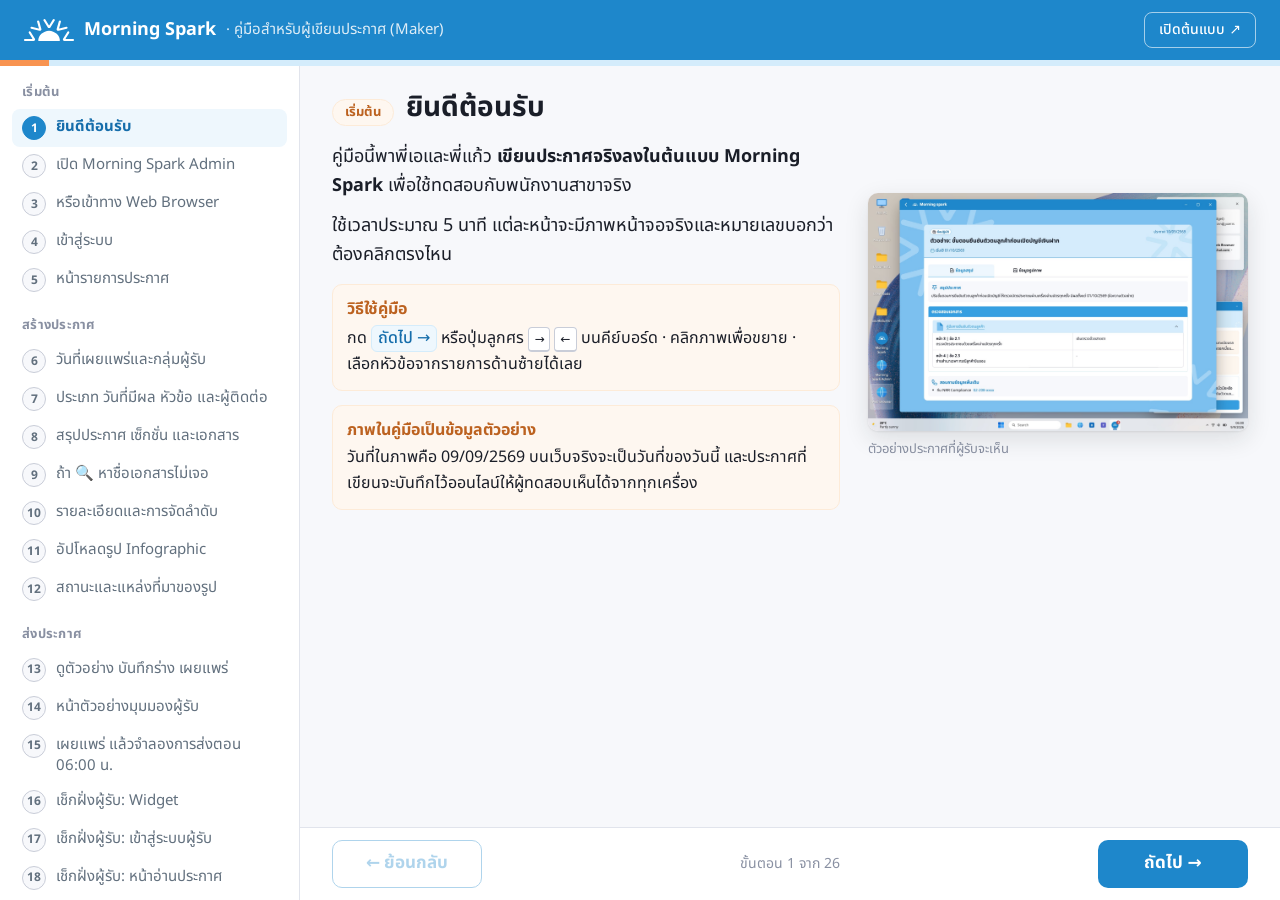
==== commit f3e3c3a9: "Receiver test logins by group (MS-13)" ====
--- a/guide.html
+++ b/guide.html
@@ -256,10 +256,10 @@
            [2,`คลิกการ์ดประกาศเพื่อเปิดอ่าน`]]},
   {ch:'ส่งประกาศ', t:'เช็กฝั่งผู้รับ: เข้าสู่ระบบผู้รับ', img:'12a-receiver-login.jpg',
     marks:[[1,34.9,36.6,30.3,8.7],[2,34.9,47,30.3,8.7],[3,37.8,66.8,24.4,3.3]],
-    items:[[1,`ครั้งแรกที่เปิดฝั่งผู้รับ จะขึ้นหน้าเข้าสู่ระบบ ใส่รหัสพนักงานทดสอบ <b>branch01</b>`],
+    items:[[1,`ครั้งแรกที่เปิดฝั่งผู้รับ จะขึ้นหน้าเข้าสู่ระบบ ใส่รหัสพนักงานทดสอบ <b>branch01</b> (เห็นทุกประกาศ) หรือบัญชีรายกลุ่ม เช่น <b>loan01</b> (สาขา: สินเชื่อ) เพื่อดูว่ากลุ่มนั้นเห็นประกาศไหน`],
            [2,`รหัสผ่านขอจากวินเช่นกัน`],
            [3,`ข้อความ ${ui('ทดสอบ: …')} ใต้ปุ่มบอกบัญชีที่ใช้ได้`]],
-    tip:`<b>เคล็ดลับ</b>บัญชีผู้รับนี้เป็นบัญชีทดสอบชั่วคราว ผู้ทดสอบที่สาขาจะใช้แบบเดียวกัน`},
+    tip:`<b>เคล็ดลับ</b>บัญชีผู้รับเป็นบัญชีทดสอบ ไม่ใช่ตัวบุคคล มีหนึ่งบัญชีต่อหนึ่งกลุ่มผู้รับ: <b>mgr01</b> <b>loan01</b> <b>sales01</b> <b>svc01</b> <b>zone01</b> <b>call01</b> ประกาศจะขึ้นเฉพาะกลุ่มที่ติ๊กไว้ใน ${ui('กลุ่มผู้รับ')} หัวแอปฝั่งผู้รับบอกว่ากำลังใช้กลุ่มไหน`},
   {ch:'ส่งประกาศ', t:'เช็กฝั่งผู้รับ: หน้าอ่านประกาศ', img:'12b-receiver.jpg', marks:[],
     items:[[0,`ตรวจว่า หัวข้อ สรุป เอกสาร แถวรายละเอียด และผู้ติดต่อ แสดงครบถูกต้อง`],
            [0,`ลองคลิกชื่อเอกสาร และแท็บ ${ui('ข้อมูลรูปภาพ')} ว่าเปิดได้`]],
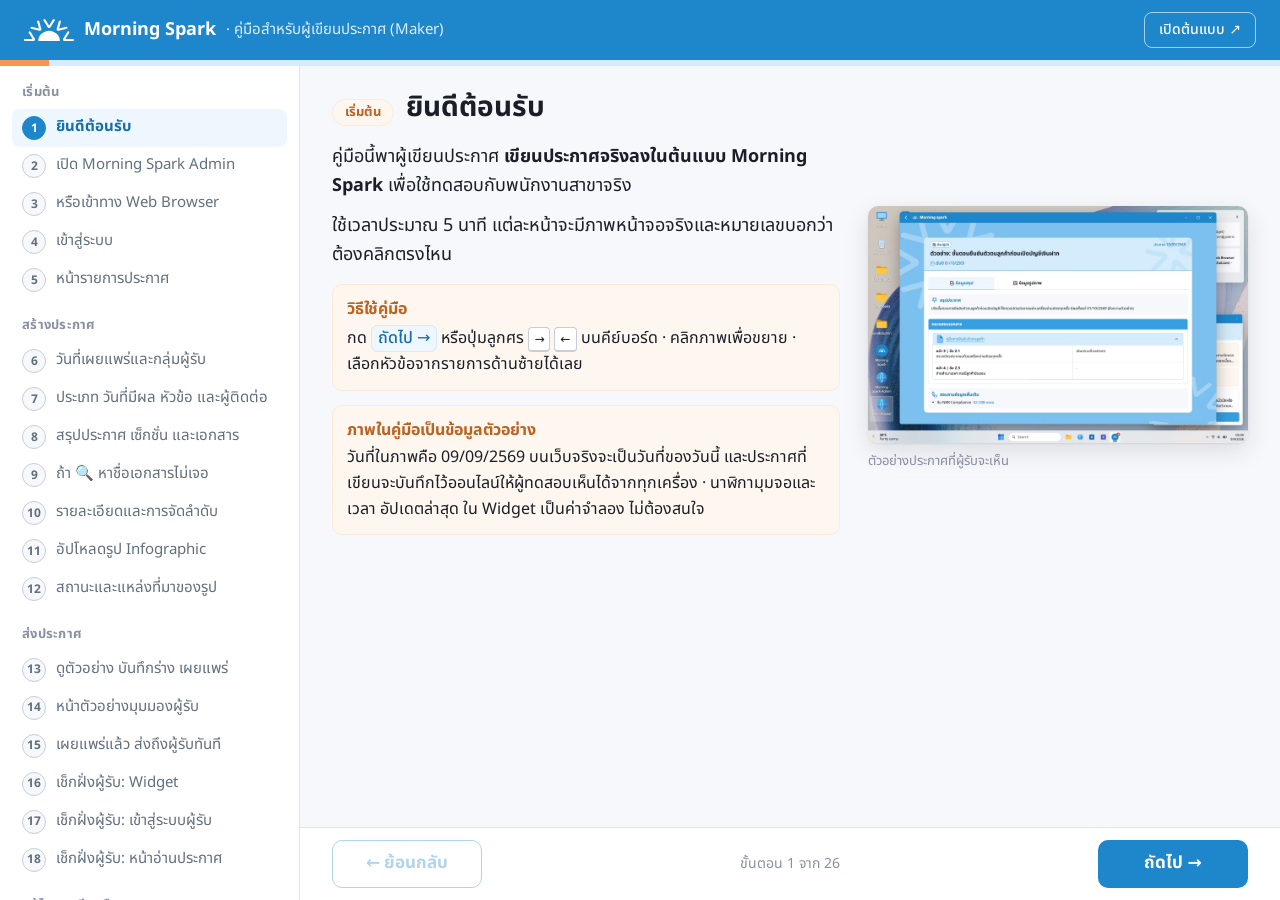
==== commit 0a65462d: "Update prototype: MS-24 pop-up, MS-26 sign-in pickers, guides, dropdown fix" ====
--- a/guide.html
+++ b/guide.html
@@ -136,7 +136,7 @@
   <button class="menu-btn" id="menu" aria-label="รายการขั้นตอน">☰</button>
   <div class="brand"><img src="assets/logo-sun-white.svg" alt="">Morning Spark <small>· คู่มือสำหรับผู้เขียนประกาศ (Maker)</small></div>
   <div class="grow"></div>
-  <a class="open" href="index.html" target="_blank" rel="noopener">เปิดต้นแบบ ↗</a>
+  <a class="open" href="index.html?for=maker" target="_blank" rel="noopener">เปิดต้นแบบ ↗</a>
 </header>
 <div class="prog"><i id="prog"></i></div>
 <div class="layout">
@@ -159,17 +159,17 @@
 const ui = s => `<span class="ui">${s}</span>`;
 const STEPS = [
   {ch:'เริ่มต้น', t:'ยินดีต้อนรับ', hero:true, img:'12b-receiver.jpg', html:`
-    <p>คู่มือนี้พาพี่เอและพี่แก้ว <b>เขียนประกาศจริงลงในต้นแบบ Morning Spark</b> เพื่อใช้ทดสอบกับพนักงานสาขาจริง</p>
+    <p>คู่มือนี้พาผู้เขียนประกาศ <b>เขียนประกาศจริงลงในต้นแบบ Morning Spark</b> เพื่อใช้ทดสอบกับพนักงานสาขาจริง</p>
     <p>ใช้เวลาประมาณ 5 นาที แต่ละหน้าจะมีภาพหน้าจอจริงและหมายเลขบอกว่าต้องคลิกตรงไหน</p>
     <div class="tip"><b>วิธีใช้คู่มือ</b>กด ${ui('ถัดไป →')} หรือปุ่มลูกศร <kbd>→</kbd> <kbd>←</kbd> บนคีย์บอร์ด · คลิกภาพเพื่อขยาย · เลือกหัวข้อจากรายการด้านซ้ายได้เลย</div>
-    <div class="tip"><b>ภาพในคู่มือเป็นข้อมูลตัวอย่าง</b>วันที่ในภาพคือ 09/09/2569 บนเว็บจริงจะเป็นวันที่ของวันนี้ และประกาศที่เขียนจะบันทึกไว้ออนไลน์ให้ผู้ทดสอบเห็นได้จากทุกเครื่อง</div>`},
+    <div class="tip"><b>ภาพในคู่มือเป็นข้อมูลตัวอย่าง</b>วันที่ในภาพคือ 09/09/2569 บนเว็บจริงจะเป็นวันที่ของวันนี้ และประกาศที่เขียนจะบันทึกไว้ออนไลน์ให้ผู้ทดสอบเห็นได้จากทุกเครื่อง · นาฬิกามุมจอและเวลา อัปเดตล่าสุด ใน Widget เป็นค่าจำลอง ไม่ต้องสนใจ</div>`},
   {ch:'เริ่มต้น', t:'เปิด Morning Spark Admin', img:'01-desktop.jpg',
-    marks:[[1,0.6,68.9,6.1,10.7],[2,0.6,80.2,6.1,10.7],[3,76.9,17.8,21.1,10.3]],
+    marks:[[1,0.6,68.9,6.1,10.7],[2,0.6,80.2,6.1,10.7],[3,76.9,6.8,21.1,10.3]],
     items:[[1,`คลิกไอคอน ${ui('Morning Spark Admin')} บนเดสก์ท็อป (คลิกครั้งเดียวก็เปิดได้) จะเข้าหน้าเข้าสู่ระบบทันที`],
            [2,`หรือเปิด ${ui('Web Browser')} แล้วพิมพ์ชื่อเว็บเอง (ดูขั้นตอนถัดไป)`],
-           [3,`การ์ด ${ui('เริ่มทดสอบ Morning Spark')} มุมขวาบนบอกวิธีเข้าทั้งฝั่งผู้รับและผู้เขียน ชี้เมาส์ที่ ${ui('ผู้เขียนประกาศ (Maker)')} ไอคอนที่ต้องคลิกจะเรืองแสง`],
+           [3,`การ์ด ${ui('เริ่มเขียนประกาศ Morning Spark')} มุมขวาบนบอกวิธีเข้าทั้งฝั่งผู้เขียนและฝั่งดูประกาศ ชี้เมาส์ที่ ${ui('ผู้เขียนประกาศ (Maker)')} ไอคอนที่ต้องคลิกจะเรืองแสง`],
            [0,`เปิดต้นแบบได้ที่ลิงก์เดียวกับที่วินส่งให้ (ปุ่ม ${ui('เปิดต้นแบบ ↗')} มุมขวาบนของคู่มือนี้)`]],
-    tip:`<b>เคล็ดลับ</b>ปิดการ์ดได้ด้วย ✕ แล้วเปิดใหม่ที่ปุ่ม ${ui('?')} มุมขวาบน · หน้าต่างแอดมินลากย้าย ย่อ ขยายได้เหมือน Windows จริง กดปุ่มขยาย (□) เพื่อให้มีพื้นที่เขียนเต็มจอ`},
+    tip:`<b>เคล็ดลับ</b>ปิดการ์ดได้ด้วย ✕ แล้วเปิดใหม่ที่ปุ่ม ${ui('?')} มุมขวาบน · หน้าต่างแอดมินลากย้าย ย่อ ขยายได้เหมือน Windows จริง กดปุ่มขยาย (□) เพื่อให้มีพื้นที่เขียนเต็มจอ · ถ้ายังไม่มีประกาศจริงในระบบ Widget จะแสดงประกาศตัวอย่างไปก่อน`},
   {ch:'เริ่มต้น', t:'หรือเข้าทาง Web Browser', img:'01b-browser.jpg',
     marks:[[1,6.6,3.1,86.8,7.3],[2,6.7,11.4,86.7,4]],
     items:[[0,`Web Browser จะเปิดที่หน้าแรกแบบ Google`],
@@ -193,7 +193,7 @@
 
   {ch:'สร้างประกาศ', t:'วันที่เผยแพร่และกลุ่มผู้รับ', img:'04-groups.jpg',
     marks:[[1,8.0,47.3,87.9,4.7],[2,8.0,52.4,87.9,26.7]],
-    items:[[0,`<b>วันที่เผยแพร่</b> เลือก ${ui('เผยแพร่วันถัดไป')} (06:00 น. ของพรุ่งนี้) หรือ ${ui('กำหนดวันที่เผยแพร่')} แล้วเลือกวัน`],
+    items:[[0,`<b>วันที่เผยแพร่</b> ปล่อยไว้ตามเดิมได้เลย หน้าจอยังมีตัวเลือก ${ui('เผยแพร่วันถัดไป')} (ข้อความบอกเวลา 06:00 น.) และ ${ui('กำหนดวันที่เผยแพร่')} แต่ในการทดสอบนี้ไม่ว่าเลือกแบบไหน ประกาศจะส่งถึงผู้รับ<b>ทันที</b>ที่กดเผยแพร่ และลงวันที่ของวันนี้`],
            [1,`คลิกช่อง <b>กลุ่มผู้รับ</b> เพื่อเปิดรายการ (กลุ่มทำกับงานกฎเกณฑ์ ถูกใส่ไว้ให้เสมอ)`],
            [2,`ติ๊กกลุ่มสาขาที่ต้องได้รับประกาศนี้ กด ✕ บนชิปเพื่อเอาออก`]],
     tip:`<b>เคล็ดลับ</b>เลือกกลุ่มให้ตรงกับที่จะส่งจริง ตอนทดสอบเราจะดูว่าพนักงานแต่ละกลุ่มเห็นประกาศที่เกี่ยวกับตัวเองหรือไม่`},
@@ -239,21 +239,24 @@
     marks:[[1,69.0,88.8,8.2,4.4],[2,77.9,88.8,8.1,4.4],[3,86.7,88.8,10.7,4.4]],
     items:[[1,`${ui('ดูตัวอย่าง')} ดูหน้าตาที่ผู้รับจะเห็น ก่อนส่ง`],
            [2,`${ui('บันทึกร่าง')} เก็บไว้เขียนต่อทีหลัง (ระบบบันทึกอัตโนมัติด้วย ดูเวลาที่มุมขวาบน)`],
-           [3,`${ui('เผยแพร่ประกาศ')} กดได้เมื่อกรอกช่องจำเป็นครบ`]]},
+           [3,`${ui('เผยแพร่ประกาศ')} กดได้เมื่อกรอกช่องจำเป็นครบ <b>กดแล้วส่งถึงผู้รับทันที</b>`]],
+    warn:`<b>ข้อความเหนือปุ่มยังไม่ตรงกับการทดสอบ</b>เหนือปุ่มจะเขียนว่า เผยแพร่วันที่ … เวลา 06:00 น. เป็นข้อความของหน้าจอตามแบบ ตอนทดสอบไม่มีการรอ ประกาศส่งทันทีและลงวันที่ของวันนี้ จึงควรดูตัวอย่างให้เรียบร้อยก่อนกด`},
   {ch:'ส่งประกาศ', t:'หน้าตัวอย่างมุมมองผู้รับ', img:'10-preview.jpg',
     marks:[[1,0.1,0.1,99.9,5.3],[2,91.9,1,6.9,3.6]],
     items:[[1,`นี่คือสิ่งที่พนักงานสาขาจะเห็น ลองอ่านแบบคนหน้างาน: สรุปชัดไหม รู้ไหมว่าต้องทำอะไร`],
            [2,`กด ${ui('ปิดตัวอย่าง')} เพื่อกลับไปแก้`]]},
-  {ch:'ส่งประกาศ', t:'เผยแพร่ แล้วจำลองการส่งตอน 06:00 น.', img:'11-published.jpg',
-    marks:[[1,28.5,32.9,43.1,28.9],[2,47.8,54.2,14.9,5.3]],
-    items:[[1,`หลังกดเผยแพร่ จะขึ้น ${ui('ตั้งเวลาเผยแพร่แล้ว')} พร้อมวันที่ส่ง`],
-           [2,`กด ${ui('จำลองการส่งตอน 06:00 น.')} เพื่อให้ประกาศถึงผู้รับทันที ไม่ต้องรอถึงเช้า`]],
-    warn:`<b>อย่าข้ามขั้นนี้</b>ถ้ากด ${ui('กลับหน้ารายการ')} โดยยังไม่จำลองการส่ง ผู้ทดสอบจะยังไม่เห็นประกาศ (สถานะ ${ui('กำหนดเผยแพร่')}) กลับมากดส่งจากรายการภายหลังได้`},
+  {ch:'ส่งประกาศ', t:'เผยแพร่แล้ว ส่งถึงผู้รับทันที', img:'11-published.jpg',
+    marks:[[1,38.2,86.2,23.6,6.7],[2,7.1,37.9,89.7,6.8]],
+    items:[[1,`หลังกด ${ui('เผยแพร่ประกาศ')} จะขึ้นข้อความ ${ui('เผยแพร่ประกาศแล้ว')} พร้อมจำนวนกลุ่มผู้รับ ข้อความนี้หายไปเองในไม่กี่วินาที`],
+           [2,`ระบบกลับมาหน้ารายการ ประกาศอยู่บนสุด สถานะ ${ui('เผยแพร่แล้ว')}`],
+           [0,`ไม่ต้องกดอะไรต่อ ผู้รับในกลุ่มที่เลือกเห็นประกาศได้เลย โดยลงวันที่ของวันนี้`]],
+    tip:`<b>เคล็ดลับ</b>ถ้าเผยแพร่แล้วเห็นจุดที่อยากแก้ ใช้ไอคอนดินสอในรายการได้ ดูหัวข้อ ${ui('แก้ไขและเรียกคืน')}`},
   {ch:'ส่งประกาศ', t:'เช็กฝั่งผู้รับ: Widget', img:'12-widget.jpg',
     marks:[[1,75,45.6,23.6,46.9],[2,75.9,57.9,21.7,9.8]],
     items:[[0,`ย่อหน้าต่างแอดมินลง (ปุ่ม –) เพื่อดูเดสก์ท็อป`],
-           [1,`Widget Morning Spark มุมขวาล่างจะนับประกาศใหม่`],
-           [2,`คลิกการ์ดประกาศเพื่อเปิดอ่าน`]]},
+           [1,`Widget Morning Spark มุมขวาล่างนับประกาศใหม่`],
+           [2,`คลิกการ์ดประกาศเพื่อเปิดอ่าน`]],
+    tip:`<b>ถ้ายังไม่เห็นประกาศของตัวเอง</b>บนเว็บจริง Widget จะแสดงประกาศจริงหลังเข้าสู่ระบบฝั่งผู้รับแล้ว ก่อนหน้านั้นอาจเห็นประกาศตัวอย่าง ให้คลิก ${ui('อ่านประกาศทั้งหมด')} แล้วเข้าสู่ระบบตามขั้นตอนถัดไป`},
   {ch:'ส่งประกาศ', t:'เช็กฝั่งผู้รับ: เข้าสู่ระบบผู้รับ', img:'12a-receiver-login.jpg',
     marks:[[1,34.9,36.6,30.3,8.7],[2,34.9,47,30.3,8.7],[3,37.8,66.8,24.4,3.3]],
     items:[[1,`ครั้งแรกที่เปิดฝั่งผู้รับ จะขึ้นหน้าเข้าสู่ระบบ ใส่รหัสพนักงานทดสอบ <b>branch01</b> (เห็นทุกประกาศ) หรือบัญชีรายกลุ่ม เช่น <b>loan01</b> (สาขา: สินเชื่อ) เพื่อดูว่ากลุ่มนั้นเห็นประกาศไหน`],
@@ -305,7 +308,7 @@
       <li><b>2–3 เรื่องที่แก้ไขหลังเผยแพร่</b> ใส่ ${ui('อัปเดต')} หรือ ${ui('ยกเลิก')} ในบางแถว เพื่อให้ผู้ทดสอบเห็นป้ายสถานะ</li>
       <li><b>1 เรื่องที่เรียกคืน</b> เพื่อดูว่าผู้รับเข้าใจสถานะ ยกเลิกใช้ ไหม</li>
       <li>มีเรื่องที่ใกล้หมดอายุ (ใส่วันที่สิ้นสุดอีก 1–3 วัน) เพื่อดูป้ายเตือน</li></ul></div>
-    <div class="tip"><b>เคล็ดลับ</b>แบ่งกันเขียนได้เลย เช่น พี่เอเขียนข้อปฏิบัติ พี่แก้วเขียนผลิตภัณฑ์ แล้วสลับกันดูตัวอย่างของอีกคน</div>`},
+    <div class="tip"><b>เคล็ดลับ</b>แบ่งกันเขียนได้เลย เช่น คนหนึ่งเขียนข้อปฏิบัติ อีกคนเขียนผลิตภัณฑ์ แล้วสลับกันดูตัวอย่างของอีกคน</div>`},
   {ch:'เขียนให้สมจริง', t:'สิ่งที่ห้ามใส่', html:`
     <div class="card no"><h3>เว็บต้นแบบเปิดได้ด้วยลิงก์ อย่าใส่สิ่งเหล่านี้</h3><ul>
       <li><b>ข้อมูลลูกค้า</b> ทุกชนิด: ชื่อ เลขบัญชี เลขบัตรประชาชน เบอร์โทร ภาพเอกสารลูกค้า</li>
@@ -315,7 +318,7 @@
     <div class="tip"><b>ถ้าไม่แน่ใจ</b>เว้นเรื่องนั้นไว้ก่อน หรือเปลี่ยนตัวเลข/ชื่อเป็นตัวอย่าง แล้วถามวินได้เลย</div>`},
   {ch:'เขียนให้สมจริง', t:'เช็กลิสต์ก่อนบอกวินว่า “พร้อมทดสอบ”', check:[
       'เขียนประกาศจริงอย่างน้อย 6 เรื่อง มีทั้งข้อปฏิบัติและผลิตภัณฑ์',
-      'ทุกเรื่องกด จำลองการส่งตอน 06:00 น. แล้ว (ไม่มีค้างที่ กำหนดเผยแพร่)',
+      'ทุกเรื่องกด เผยแพร่ประกาศ แล้ว สถานะเป็น เผยแพร่แล้ว (ไม่มีค้างที่ ฉบับร่าง)',
       'มีเรื่องที่มีสถานะ อัปเดต / ยกเลิก และเรื่องที่เรียกคืนอย่างน้อยอย่างละ 1',
       'ลิงก์ Intranet เปิดได้ และ Infographic แสดงครบ',
       'กลุ่มผู้รับ วันที่เริ่มใช้ และผู้ติดต่อถูกต้อง',
@@ -368,7 +371,7 @@
 }
 
 $('#prev').onclick = () => go(cur-1);
-$('#next').onclick = () => cur===STEPS.length-1 ? window.open('index.html','_blank') : go(cur+1);
+$('#next').onclick = () => cur===STEPS.length-1 ? window.open('index.html?for=maker','_blank') : go(cur+1);
 $('#menu').onclick = () => $('#side').classList.toggle('open');
 $('#side').addEventListener('click', e => { const b = e.target.closest('[data-go]'); if (b) go(+b.dataset.go); });
 document.addEventListener('keydown', e => {
